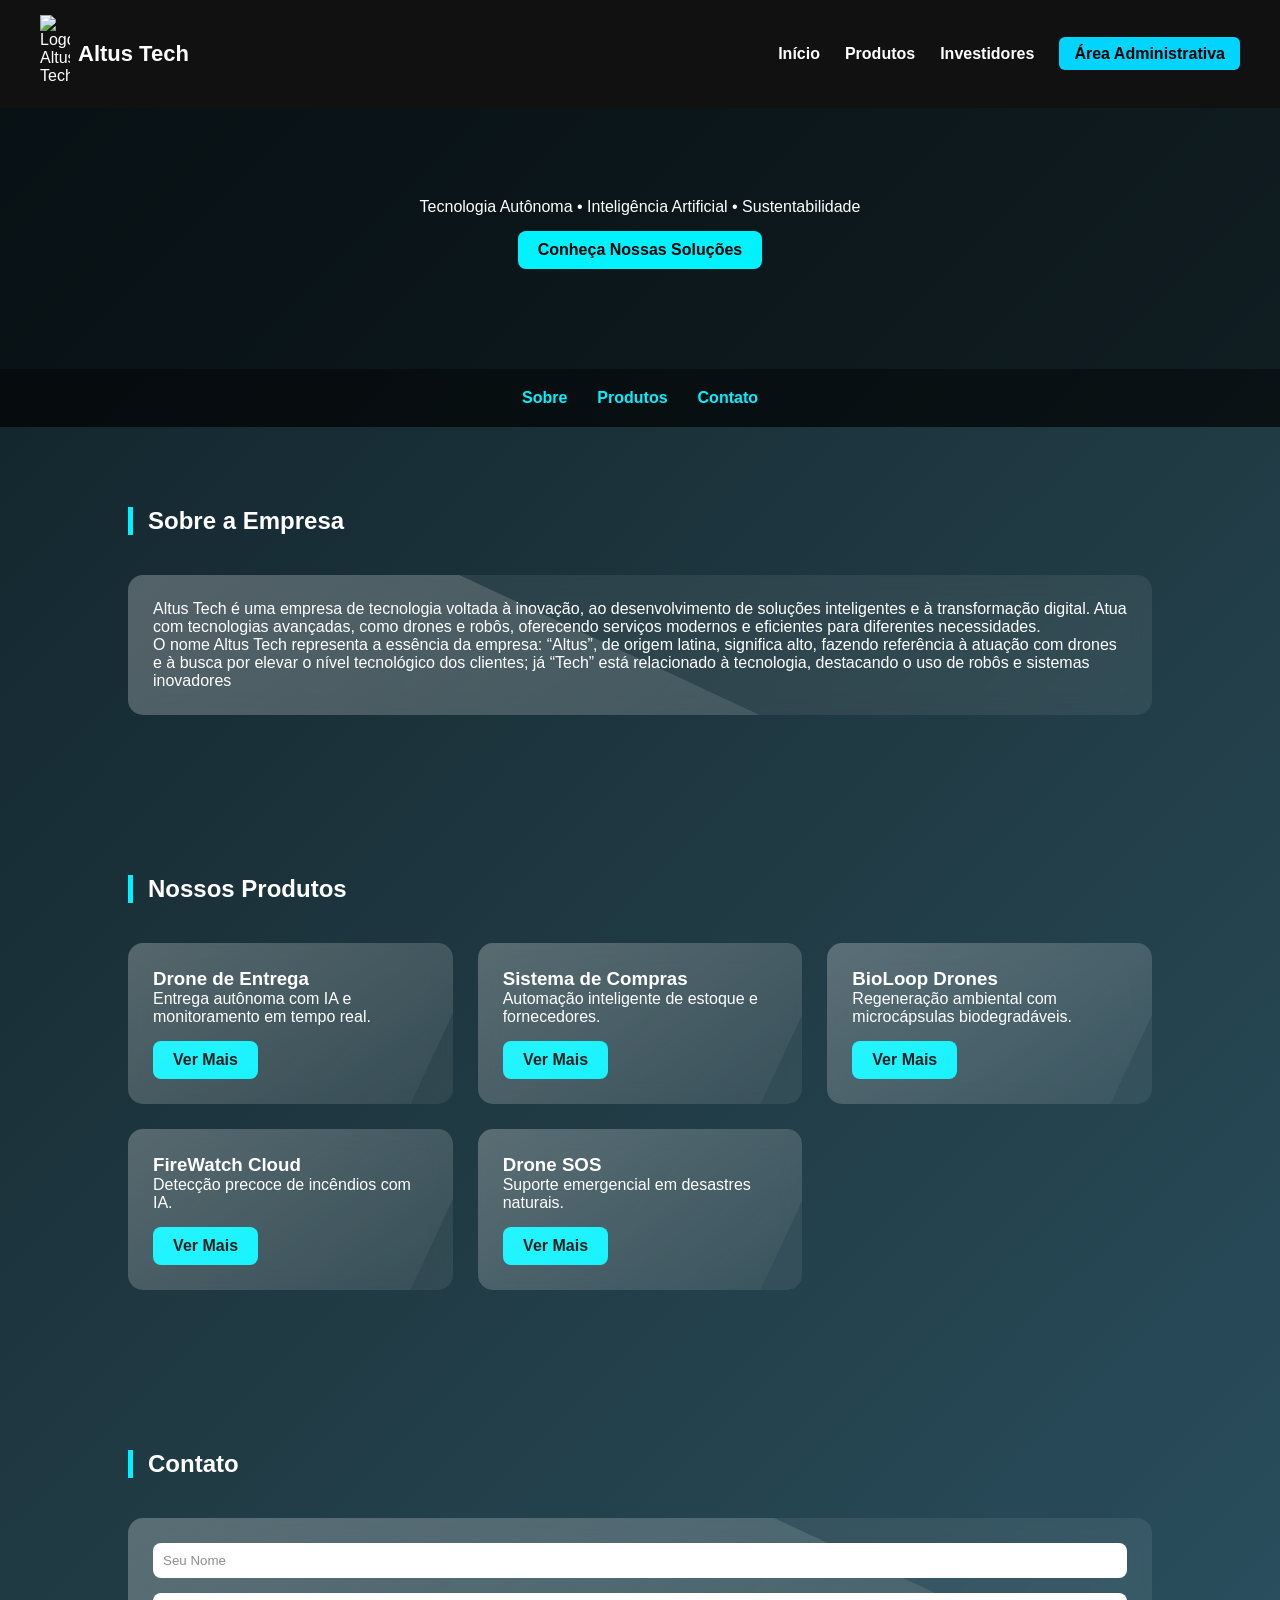
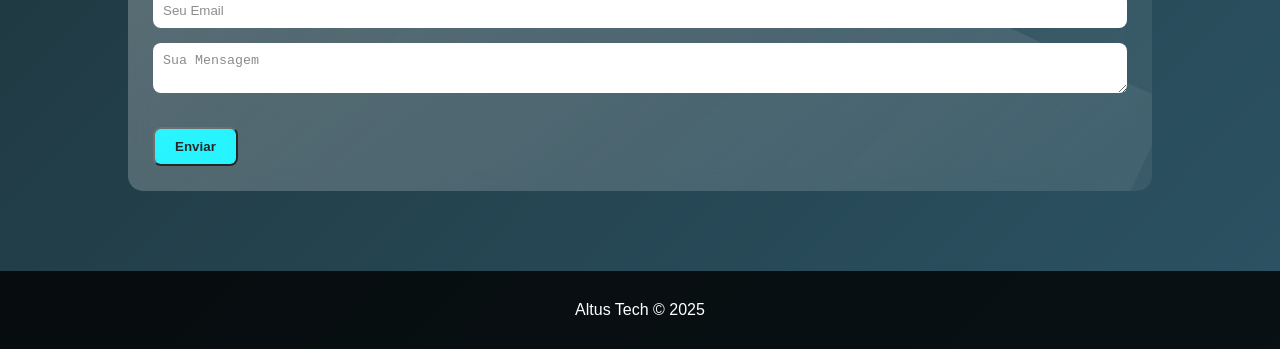
==== index.html @ 04a85880 "teste2" ====
<!DOCTYPE html>
<html lang="pt-br">
<head>
<meta charset="UTF-8">
<meta name="viewport" content="width=device-width, initial-scale=1.0">
<title>Altus Tech</title>
<link rel="stylesheet" href="./css/style.css">
<script defer src="./js/script.js"></script>
</head>

<body>

<header class="hero">
    <img src="../assets/img/ChatGPT_Image_25_de_mar._de_2026_21_36_32.png" alt="">
    <p>Tecnologia Autônoma • Inteligência Artificial • Sustentabilidade</p>
    <a href="#produtos" class="btn">Conheça Nossas Soluções</a>
</header>

<nav>
    <a href="#sobre">Sobre</a>
    <a href="#produtos">Produtos</a>
    <a href="#contato">Contato</a>
</nav>

<section id="sobre" class="fade">
    <h2>Sobre a Empresa</h2>
    <div class="card">
        <p>
          Altus Tech é uma empresa de tecnologia voltada à inovação, ao desenvolvimento de soluções inteligentes e à transformação digital. Atua com tecnologias avançadas, como drones e robôs, oferecendo serviços modernos e eficientes para diferentes necessidades. <br>
           O nome Altus Tech representa a essência da empresa: “Altus”, de origem latina, significa alto, fazendo referência à atuação com drones e à busca por elevar o nível tecnológico dos clientes; já “Tech” está relacionado à tecnologia, destacando o uso de robôs e sistemas inovadores
        
        </p>
    </div>
</section>

<section id="produtos">
    <h2>Nossos Produtos</h2>

    <div class="grid">

        <div class="card fade">
            <h3>Drone de Entrega</h3>
            <p>Entrega autônoma com IA e monitoramento em tempo real.</p>
            <a href="produtos/drone-entrega.html" class="btn-small">Ver Mais</a>
        </div>

        <div class="card fade">
            <h3>Sistema de Compras</h3>
            <p>Automação inteligente de estoque e fornecedores.</p>
            <a href="produtos/compras.html" class="btn-small">Ver Mais</a>
        </div>

        <div class="card fade">
            <h3>BioLoop Drones</h3>
            <p>Regeneração ambiental com microcápsulas biodegradáveis.</p>
            <a href="produtos/bioloop.html" class="btn-small">Ver Mais</a>
        </div>

        <div class="card fade">
            <h3>FireWatch Cloud</h3>
            <p>Detecção precoce de incêndios com IA.</p>
            <a href="produtos/firewatch.html" class="btn-small">Ver Mais</a>
        </div>

        <div class="card fade">
            <h3>Drone SOS</h3>
            <p>Suporte emergencial em desastres naturais.</p>
            <a href="produtos/dronesos.html" class="btn-small">Ver Mais</a>
        </div>

    </div>
</section>

<section id="contato">
    <h2>Contato</h2>

    <form id="formContato" class="card">
        <input type="text" id="nome" placeholder="Seu Nome" required>
        <input type="email" id="email" placeholder="Seu Email" required>
        <textarea id="mensagem" placeholder="Sua Mensagem" required></textarea>
        <button type="submit" class="btn">Enviar</button>
        <p id="msgStatus"></p>
    </form>
</section>

<footer>
    <p>Altus Tech © 2025</p>
</footer>

<div class="navbar">
    <div class="logo">
        <img src="../assets/img/ChatGPT_Image_25_de_mar._de_2026_21_36_32 - Editado.png" alt="Logo Altus Tech">
        <h1>Altus Tech</h1>
    </div>

    <ul>
        <li><a href="../index.html">Início</a></li>
        <li><a href="../index.html#produtos">Produtos</a></li>
        <li><a href="../investidores.html">Investidores</a></li>
        <li><a href="../admin/login.html" class="admin-btn">Área Administrativa</a></li>
    </ul>
</div>

</body>
---- css/style.css ----
* { margin:0; padding:0; box-sizing:border-box; }

body{
    font-family:Arial, sans-serif;
    background:linear-gradient(135deg,#0f2027,#203a43,#2c5364);
    color:white;
    scroll-behavior:smooth;
}

header img{
    width: 350px;
    padding: 0;
    margin: 0;
}

.hero{
    text-align:center;
    padding:100px 20px;
    background:rgba(0,0,0,0.5);
}

.hero h1{
    font-size:3rem;
    letter-spacing:4px;
}

nav{
    display:flex;
    justify-content:center;
    gap:30px;
    padding:20px;
    background:rgba(0,0,0,0.7);
}

nav a{
    color:#00f2ff;
    text-decoration:none;
    font-weight:bold;
}

section{
    padding:80px 10%;
}

h2{
    margin-bottom:40px;
    border-left:5px solid #00f2ff;
    padding-left:15px;
}

.grid{
    display:grid;
    grid-template-columns:repeat(auto-fit,minmax(250px,1fr));
    gap:25px;
}

.card{
    background:rgba(255,255,255,0.08);
    padding:25px;
    border-radius:15px;
    backdrop-filter:blur(10px);
    transition:0.4s;
}

.card:hover{
    transform:translateY(-10px);
}

.btn, .btn-small{
    display:inline-block;
    background:#00f2ff;
    color:black;
    padding:10px 20px;
    border-radius:8px;
    text-decoration:none;
    margin-top:15px;
    font-weight:bold;
}

input, textarea{
    width:100%;
    padding:10px;
    margin-bottom:15px;
    border:none;
    border-radius:8px;
}

footer{
    text-align:center;
    padding:30px;
    background:rgba(0,0,0,0.8);
}

/* ANIMAÇÃO */
.fade{
    opacity:0;
    transform:translateY(30px);
    transition:1s;
}

.fade.show{
    opacity:1;
    transform:translateY(0);
}
/* FUNDO DIFERENTE PARA CADA PRODUTO */

body.drone {
    background: linear-gradient(135deg, #1e3c72, #2a5298);
}

body.compras {
    background: linear-gradient(135deg, #134e5e, #71b280);
}

body.bioloop {
    background: linear-gradient(135deg, #0f9b0f, #000000);
}

body.firewatch {
    background: linear-gradient(135deg, #8e0e00, #1f1c18);
}

body.sos {
    background: linear-gradient(135deg, #3a1c71, #d76d77, #ffaf7b);
}

/* ANIMAÇÃO DE ENTRADA */

.fade-in {
    opacity: 0;
    transform: translateY(40px);
    animation: aparecer 1.2s ease forwards;
}

@keyframes aparecer {
    to {
        opacity: 1;
        transform: translateY(0);
    }
}

/* ÁREA INVESTIDORES */

.investidores {
    margin-top: 40px;
    padding: 20px;
    background: rgba(255,255,255,0.08);
    border-radius: 12px;
}
/* ÁREA ADMIN */

.admin-body {
    background: #0f2027;
    font-family: Arial, sans-serif;
}

.admin-container {
    display: flex;
    min-height: 100vh;
}

.sidebar {
    width: 250px;
    background: #1c1c1c;
    padding: 20px;
    color: white;
}

.sidebar h2 {
    text-align: center;
    margin-bottom: 30px;
}

.sidebar a {
    display: block;
    color: white;
    text-decoration: none;
    margin: 15px 0;
    padding: 10px;
    border-radius: 6px;
    transition: 0.3s;
}

.sidebar a:hover {
    background: #00d4ff;
    color: black;
}

.dashboard {
    flex: 1;
    padding: 40px;
    color: white;
}

.cards {
    display: flex;
    gap: 20px;
    flex-wrap: wrap;
}

.admin-card {
    background: #1f1f1f;
    padding: 20px;
    border-radius: 10px;
    flex: 1;
    min-width: 200px;
    text-align: center;
}

.admin-card h3 {
    font-size: 28px;
    margin: 10px 0;
}

/* LOGIN */

.login-box {
    width: 350px;
    margin: 150px auto;
    background: #1c1c1c;
    padding: 30px;
    border-radius: 10px;
    text-align: center;
    color: white;
}

.login-box input {
    width: 100%;
    padding: 10px;
    margin: 10px 0;
    border-radius: 6px;
    border: none;
}

.login-box button {
    width: 100%;
    padding: 10px;
    background: #00d4ff;
    border: none;
    border-radius: 6px;
    cursor: pointer;
    font-weight: bold;
}

.login-box button:hover {
    background: white;
}
/* NAVBAR */

.navbar {
    width: 100%;
    background: #111;
    padding: 15px 40px;
    display: flex;
    justify-content: space-between;
    align-items: center;
    position: fixed;
    top: 0;
    left: 0;
    z-index: 1000;
}

/* Container que junta logo (imagem + texto) */
.logo {
    display: flex;
    align-items: center;
}

/* Remove espaçamentos da imagem */
.logo img {
    width: 30px; /* mantém tamanho original */
    margin: 0;
    padding: 0 0 8px;
    display: block; /* elimina espaço extra em linha */
}

/* Espaçamento controlado entre imagem e texto */
.logo h1 {
    color: white;
    font-size: 22px;
    margin-left: 8px; /* ajuste para aproximar ou afastar */
}

.navbar h1 {
    color: white;
    font-size: 22px;
}

.navbar ul {
    list-style: none;
    display: flex;
    gap: 25px;
}

.navbar ul li {
    display: inline;
}

.navbar a {
    text-decoration: none;
    color: white;
    font-weight: bold;
    transition: 0.3s;
}

.navbar a:hover {
    color: #00d4ff;
}

.admin-btn {
    background: #00d4ff;
    padding: 8px 15px;
    border-radius: 6px;
    color: black !important;
}

.admin-btn:hover {
    background: white;
}

/* Ajuste para compensar navbar fixa */

body {
    padding-top: 80px;
}
/* ANIMAÇÃO NOS CARDS DE PRODUTOS */

.card {
    transition: all 0.4s ease;
    cursor: pointer;
    position: relative;
    overflow: hidden;
}

/* Efeito ao passar o mouse */
.card:hover {
    transform: translateY(-10px) scale(1.03);
    box-shadow: 0 15px 40px rgba(0, 212, 255, 0.4);
}

/* Efeito de brilho animado */
.card::before {
    content: "";
    position: absolute;
    top: -100%;
    left: -100%;
    width: 200%;
    height: 200%;
    background: linear-gradient(
        120deg,
        transparent,
        rgba(255, 255, 255, 0.2),
        transparent
    );
    transform: rotate(25deg);
    transition: 0.6s;
}

.card:hover::before {
    top: 100%;
    left: 100%;
}/* PÁGINA INVESTIDORES */

.investor-hero {
    background: linear-gradient(135deg, #000428, #004e92);
    padding: 100px 20px;
    text-align: center;
    color: white;
}

.investor-section {
    padding: 80px 20px;
    text-align: center;
}

.investor-grid {
    display: flex;
    flex-wrap: wrap;
    gap: 30px;
    justify-content: center;
    margin-top: 40px;
}

.investor-card {
    background: #1f1f1f;
    color: white;
    padding: 30px;
    border-radius: 12px;
    width: 250px;
    transition: 0.4s;
}

.investor-card:hover {
    transform: translateY(-8px);
    box-shadow: 0 15px 40px rgba(0, 212, 255, 0.4);
}

.highlight {
    font-size: 28px;
    font-weight: bold;
    color: #00d4ff;
    margin-top: 10px;
}

.cta-investor {
    margin-top: 50px;
}

.cta-investor a {
    background: #00d4ff;
    padding: 15px 30px;
    border-radius: 8px;
    text-decoration: none;
    color: black;
    font-weight: bold;
    transition: 0.3s;
}

.cta-investor a:hover {
    background: white;
}
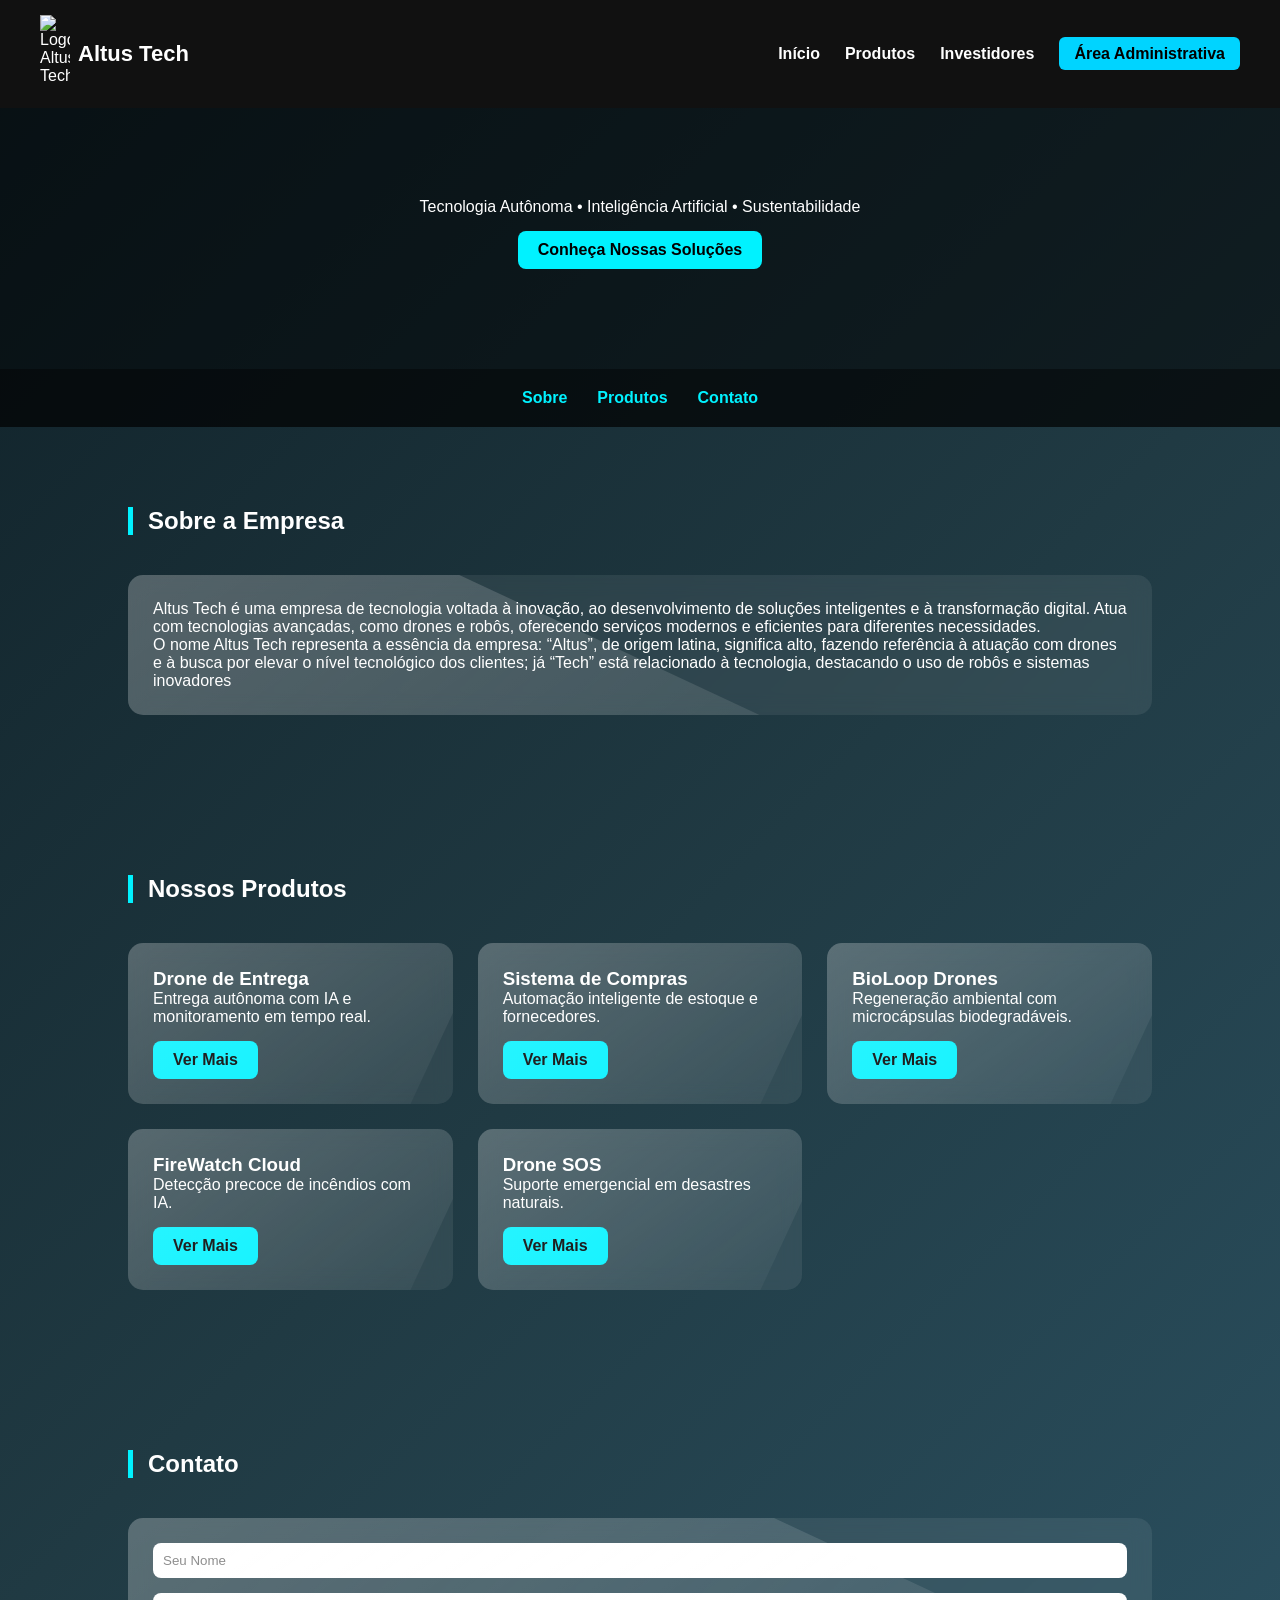
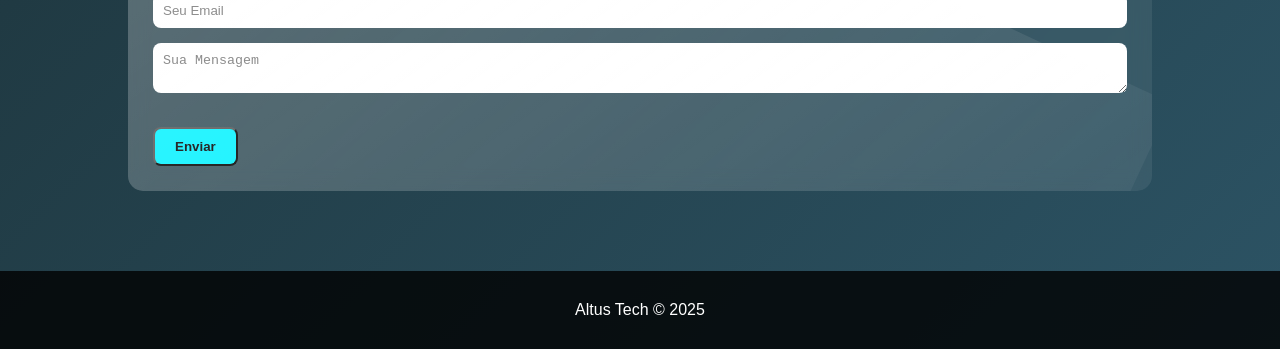
==== commit 7a0790f8: "teste1" ====
--- a/index.html
+++ b/index.html
@@ -11,7 +11,7 @@
 <body>
 
 <header class="hero">
-    <img src="../assets/img/ChatGPT_Image_25_de_mar._de_2026_21_36_32.png" alt="">
+    <img src="./assets/img/ChatGPT_Image_25_de_mar._de_2026_21_36_32.png" alt="">
     <p>Tecnologia Autônoma • Inteligência Artificial • Sustentabilidade</p>
     <a href="#produtos" class="btn">Conheça Nossas Soluções</a>
 </header>
@@ -89,7 +89,7 @@
 
 <div class="navbar">
     <div class="logo">
-        <img src="../assets/img/ChatGPT_Image_25_de_mar._de_2026_21_36_32 - Editado.png" alt="Logo Altus Tech">
+        <img src="./assets/img/ChatGPT_Image_25_de_mar._de_2026_21_36_32 - Editado.png" alt="Logo Altus Tech">
         <h1>Altus Tech</h1>
     </div>
 
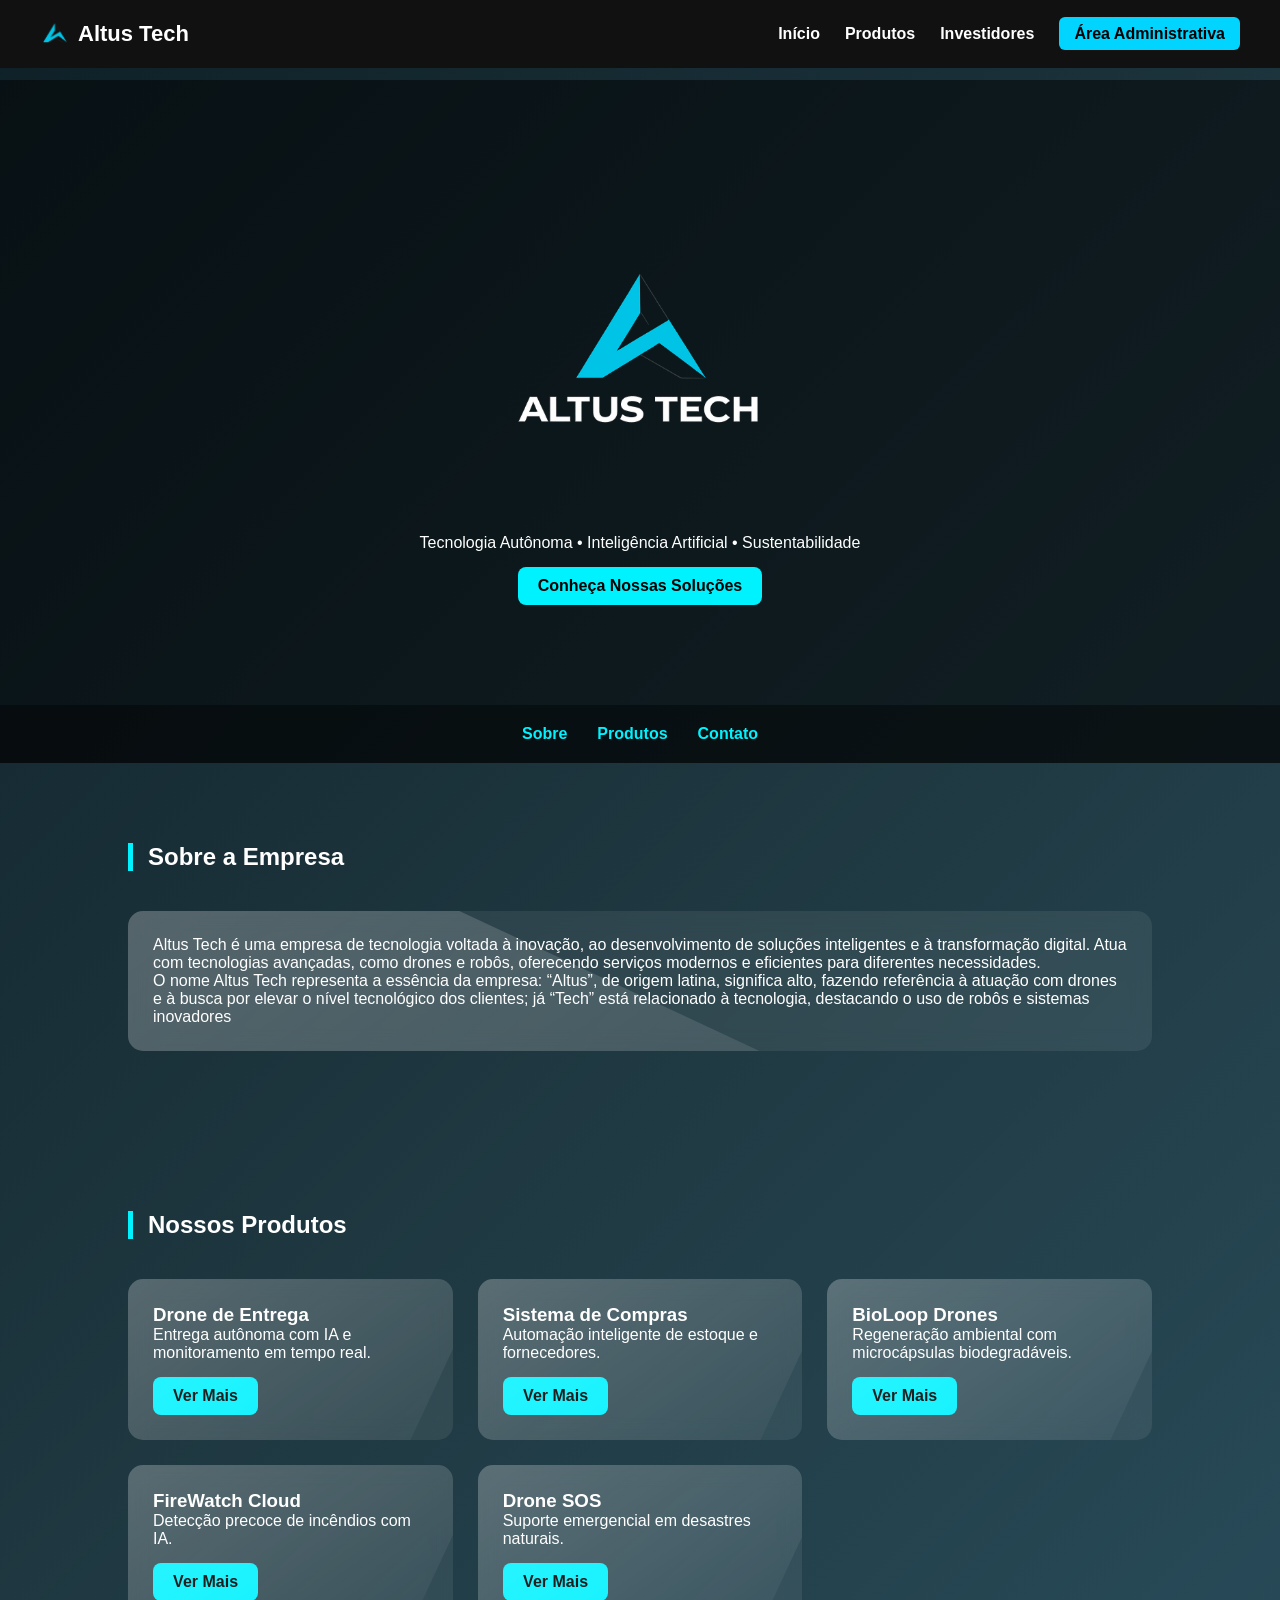
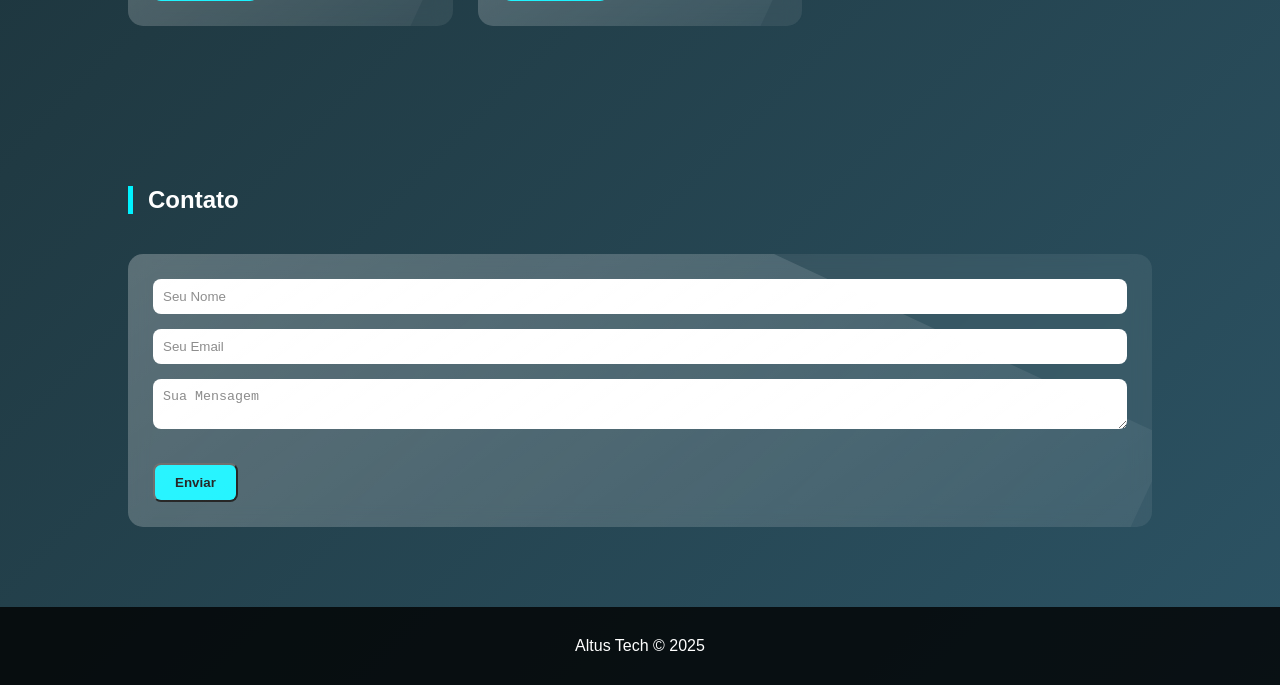
==== commit 09c5b666: "teste1" ====
--- a/index.html
+++ b/index.html
@@ -11,7 +11,7 @@
 <body>
 
 <header class="hero">
-    <img src="./assets/img/ChatGPT_Image_25_de_mar._de_2026_21_36_32.png" alt="">
+    <img src="./img/ChatGPT_Image_25_de_mar._de_2026_21_36_32.png" alt="">
     <p>Tecnologia Autônoma • Inteligência Artificial • Sustentabilidade</p>
     <a href="#produtos" class="btn">Conheça Nossas Soluções</a>
 </header>
@@ -89,15 +89,15 @@
 
 <div class="navbar">
     <div class="logo">
-        <img src="./assets/img/ChatGPT_Image_25_de_mar._de_2026_21_36_32 - Editado.png" alt="Logo Altus Tech">
+        <img src="./img/ChatGPT_Image_25_de_mar._de_2026_21_36_32 - Editado.png" alt="Logo Altus Tech">
         <h1>Altus Tech</h1>
     </div>
 
     <ul>
-        <li><a href="../index.html">Início</a></li>
-        <li><a href="../index.html#produtos">Produtos</a></li>
-        <li><a href="../investidores.html">Investidores</a></li>
-        <li><a href="../admin/login.html" class="admin-btn">Área Administrativa</a></li>
+        <li><a href="./index.html">Início</a></li>
+        <li><a href="./index.html#produtos">Produtos</a></li>
+        <li><a href="./investidores.html">Investidores</a></li>
+        <li><a href="./admin/login.html" class="admin-btn">Área Administrativa</a></li>
     </ul>
 </div>
 
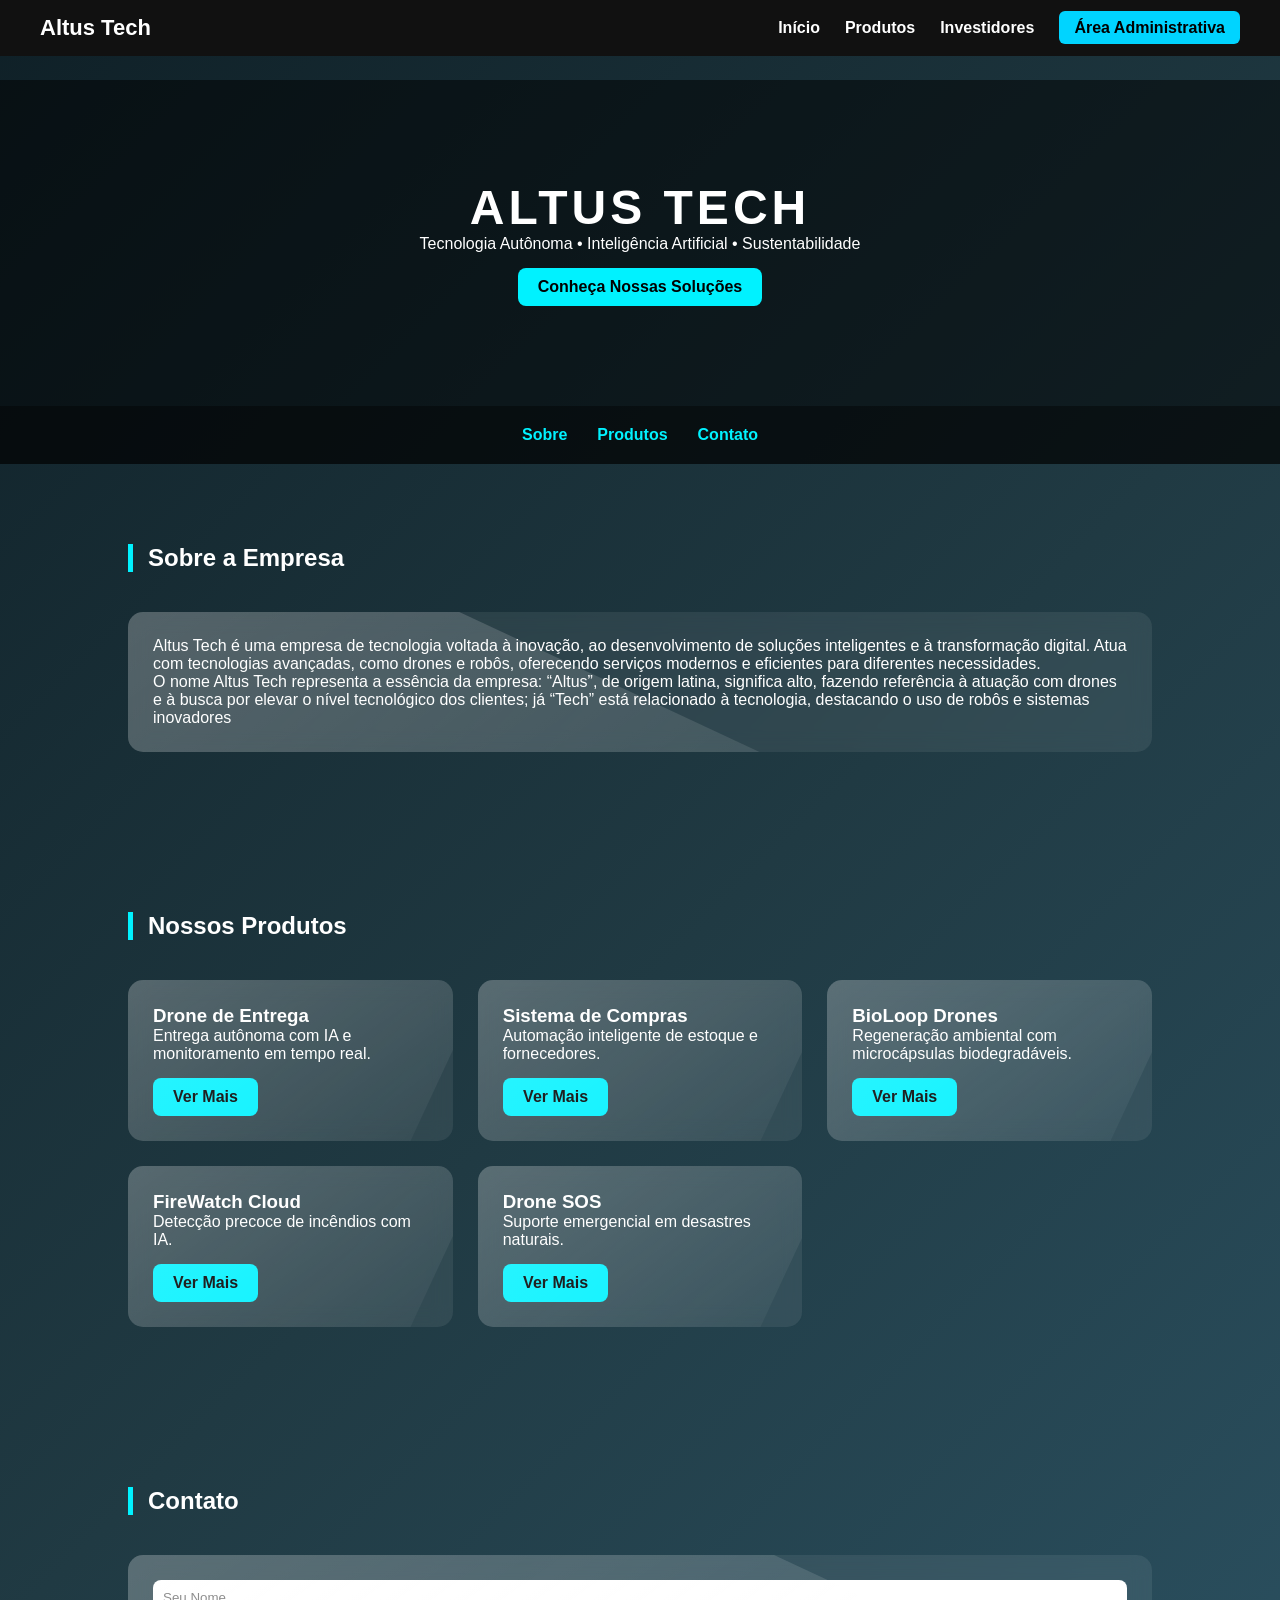
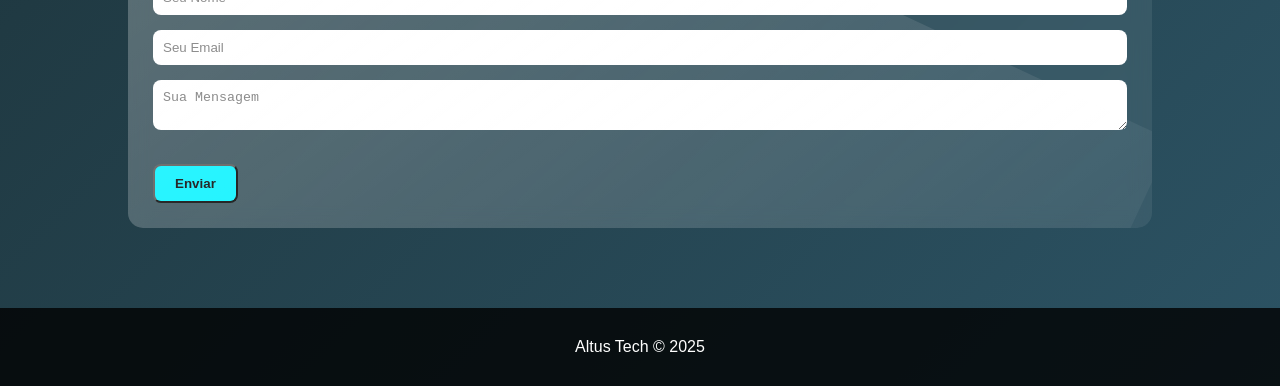
==== commit d133e886: "att geral" ====
--- a/index.html
+++ b/index.html
@@ -4,14 +4,14 @@
 <meta charset="UTF-8">
 <meta name="viewport" content="width=device-width, initial-scale=1.0">
 <title>Altus Tech</title>
-<link rel="stylesheet" href="./css/style.css">
-<script defer src="./js/script.js"></script>
+<link rel="stylesheet" href="style.css">
+<script defer src="script.js"></script>
 </head>
 
 <body>
 
 <header class="hero">
-    <img src="./img/ChatGPT_Image_25_de_mar._de_2026_21_36_32.png" alt="">
+    <h1>ALTUS TECH</h1>
     <p>Tecnologia Autônoma • Inteligência Artificial • Sustentabilidade</p>
     <a href="#produtos" class="btn">Conheça Nossas Soluções</a>
 </header>
@@ -88,16 +88,13 @@
 </footer>
 
 <div class="navbar">
-    <div class="logo">
-        <img src="./img/ChatGPT_Image_25_de_mar._de_2026_21_36_32 - Editado.png" alt="Logo Altus Tech">
-        <h1>Altus Tech</h1>
-    </div>
+    <h1>Altus Tech</h1>
 
     <ul>
-        <li><a href="./index.html">Início</a></li>
-        <li><a href="./index.html#produtos">Produtos</a></li>
-        <li><a href="./investidores.html">Investidores</a></li>
-        <li><a href="./admin/login.html" class="admin-btn">Área Administrativa</a></li>
+        <li><a href="../index.html">Início</a></li>
+        <li><a href="../index.html#produtos">Produtos</a></li>
+        <li><a href="../investidores.html">Investidores</a></li>
+        <li><a href="../admin/login.html" class="admin-btn">Área Administrativa</a></li>
     </ul>
 </div>
 
--- a/style.css
+++ b/style.css
@@ -0,0 +1,395 @@
+* { margin:0; padding:0; box-sizing:border-box; }
+
+body{
+    font-family:Arial, sans-serif;
+    background:linear-gradient(135deg,#0f2027,#203a43,#2c5364);
+    color:white;
+    scroll-behavior:smooth;
+}
+
+.hero{
+    text-align:center;
+    padding:100px 20px;
+    background:rgba(0,0,0,0.5);
+}
+
+.hero h1{
+    font-size:3rem;
+    letter-spacing:4px;
+}
+
+nav{
+    display:flex;
+    justify-content:center;
+    gap:30px;
+    padding:20px;
+    background:rgba(0,0,0,0.7);
+}
+
+nav a{
+    color:#00f2ff;
+    text-decoration:none;
+    font-weight:bold;
+}
+
+section{
+    padding:80px 10%;
+}
+
+h2{
+    margin-bottom:40px;
+    border-left:5px solid #00f2ff;
+    padding-left:15px;
+}
+
+.grid{
+    display:grid;
+    grid-template-columns:repeat(auto-fit,minmax(250px,1fr));
+    gap:25px;
+}
+
+.card{
+    background:rgba(255,255,255,0.08);
+    padding:25px;
+    border-radius:15px;
+    backdrop-filter:blur(10px);
+    transition:0.4s;
+}
+
+.card:hover{
+    transform:translateY(-10px);
+}
+
+.btn, .btn-small{
+    display:inline-block;
+    background:#00f2ff;
+    color:black;
+    padding:10px 20px;
+    border-radius:8px;
+    text-decoration:none;
+    margin-top:15px;
+    font-weight:bold;
+}
+
+input, textarea{
+    width:100%;
+    padding:10px;
+    margin-bottom:15px;
+    border:none;
+    border-radius:8px;
+}
+
+footer{
+    text-align:center;
+    padding:30px;
+    background:rgba(0,0,0,0.8);
+}
+
+/* ANIMAÇÃO */
+.fade{
+    opacity:0;
+    transform:translateY(30px);
+    transition:1s;
+}
+
+.fade.show{
+    opacity:1;
+    transform:translateY(0);
+}
+/* FUNDO DIFERENTE PARA CADA PRODUTO */
+
+body.drone {
+    background: linear-gradient(135deg, #1e3c72, #2a5298);
+}
+
+body.compras {
+    background: linear-gradient(135deg, #134e5e, #71b280);
+}
+
+body.bioloop {
+    background: linear-gradient(135deg, #0f9b0f, #000000);
+}
+
+body.firewatch {
+    background: linear-gradient(135deg, #8e0e00, #1f1c18);
+}
+
+body.sos {
+    background: linear-gradient(135deg, #3a1c71, #d76d77, #ffaf7b);
+}
+
+/* ANIMAÇÃO DE ENTRADA */
+
+.fade-in {
+    opacity: 0;
+    transform: translateY(40px);
+    animation: aparecer 1.2s ease forwards;
+}
+
+@keyframes aparecer {
+    to {
+        opacity: 1;
+        transform: translateY(0);
+    }
+}
+
+/* ÁREA INVESTIDORES */
+
+.investidores {
+    margin-top: 40px;
+    padding: 20px;
+    background: rgba(255,255,255,0.08);
+    border-radius: 12px;
+}
+/* ÁREA ADMIN */
+
+.admin-body {
+    background: #0f2027;
+    font-family: Arial, sans-serif;
+}
+
+.admin-container {
+    display: flex;
+    min-height: 100vh;
+}
+
+.sidebar {
+    width: 250px;
+    background: #1c1c1c;
+    padding: 20px;
+    color: white;
+}
+
+.sidebar h2 {
+    text-align: center;
+    margin-bottom: 30px;
+}
+
+.sidebar a {
+    display: block;
+    color: white;
+    text-decoration: none;
+    margin: 15px 0;
+    padding: 10px;
+    border-radius: 6px;
+    transition: 0.3s;
+}
+
+.sidebar a:hover {
+    background: #00d4ff;
+    color: black;
+}
+
+.dashboard {
+    flex: 1;
+    padding: 40px;
+    color: white;
+}
+
+.cards {
+    display: flex;
+    gap: 20px;
+    flex-wrap: wrap;
+}
+
+.admin-card {
+    background: #1f1f1f;
+    padding: 20px;
+    border-radius: 10px;
+    flex: 1;
+    min-width: 200px;
+    text-align: center;
+}
+
+.admin-card h3 {
+    font-size: 28px;
+    margin: 10px 0;
+}
+
+/* LOGIN */
+
+.login-box {
+    width: 350px;
+    margin: 150px auto;
+    background: #1c1c1c;
+    padding: 30px;
+    border-radius: 10px;
+    text-align: center;
+    color: white;
+}
+
+.login-box input {
+    width: 100%;
+    padding: 10px;
+    margin: 10px 0;
+    border-radius: 6px;
+    border: none;
+}
+
+.login-box button {
+    width: 100%;
+    padding: 10px;
+    background: #00d4ff;
+    border: none;
+    border-radius: 6px;
+    cursor: pointer;
+    font-weight: bold;
+}
+
+.login-box button:hover {
+    background: white;
+}
+/* NAVBAR */
+
+.navbar {
+    width: 100%;
+    background: #111;
+    padding: 15px 40px;
+    display: flex;
+    justify-content: space-between;
+    align-items: center;
+    position: fixed;
+    top: 0;
+    left: 0;
+    z-index: 1000;
+}
+
+.navbar h1 {
+    color: white;
+    font-size: 22px;
+}
+
+.navbar ul {
+    list-style: none;
+    display: flex;
+    gap: 25px;
+}
+
+.navbar ul li {
+    display: inline;
+}
+
+.navbar a {
+    text-decoration: none;
+    color: white;
+    font-weight: bold;
+    transition: 0.3s;
+}
+
+.navbar a:hover {
+    color: #00d4ff;
+}
+
+.admin-btn {
+    background: #00d4ff;
+    padding: 8px 15px;
+    border-radius: 6px;
+    color: black !important;
+}
+
+.admin-btn:hover {
+    background: white;
+}
+
+/* Ajuste para compensar navbar fixa */
+
+body {
+    padding-top: 80px;
+}
+/* ANIMAÇÃO NOS CARDS DE PRODUTOS */
+
+.card {
+    transition: all 0.4s ease;
+    cursor: pointer;
+    position: relative;
+    overflow: hidden;
+}
+
+/* Efeito ao passar o mouse */
+.card:hover {
+    transform: translateY(-10px) scale(1.03);
+    box-shadow: 0 15px 40px rgba(0, 212, 255, 0.4);
+}
+
+/* Efeito de brilho animado */
+.card::before {
+    content: "";
+    position: absolute;
+    top: -100%;
+    left: -100%;
+    width: 200%;
+    height: 200%;
+    background: linear-gradient(
+        120deg,
+        transparent,
+        rgba(255, 255, 255, 0.2),
+        transparent
+    );
+    transform: rotate(25deg);
+    transition: 0.6s;
+}
+
+.card:hover::before {
+    top: 100%;
+    left: 100%;
+}/* PÁGINA INVESTIDORES */
+
+.investor-hero {
+    background: linear-gradient(135deg, #000428, #004e92);
+    padding: 100px 20px;
+    text-align: center;
+    color: white;
+}
+
+.investor-section {
+    padding: 80px 20px;
+    text-align: center;
+}
+
+.investor-grid {
+    display: flex;
+    flex-wrap: wrap;
+    gap: 30px;
+    justify-content: center;
+    margin-top: 40px;
+}
+
+.investor-card {
+    background: #1f1f1f;
+    color: white;
+    padding: 30px;
+    border-radius: 12px;
+    width: 250px;
+    transition: 0.4s;
+}
+
+.investor-card:hover {
+    transform: translateY(-8px);
+    box-shadow: 0 15px 40px rgba(0, 212, 255, 0.4);
+}
+
+.highlight {
+    font-size: 28px;
+    font-weight: bold;
+    color: #00d4ff;
+    margin-top: 10px;
+}
+
+.cta-investor {
+    margin-top: 50px;
+}
+
+.cta-investor a {
+    background: #00d4ff;
+    padding: 15px 30px;
+    border-radius: 8px;
+    text-decoration: none;
+    color: black;
+    font-weight: bold;
+    transition: 0.3s;
+}
+
+.cta-investor a:hover {
+    background: white;
+}
+
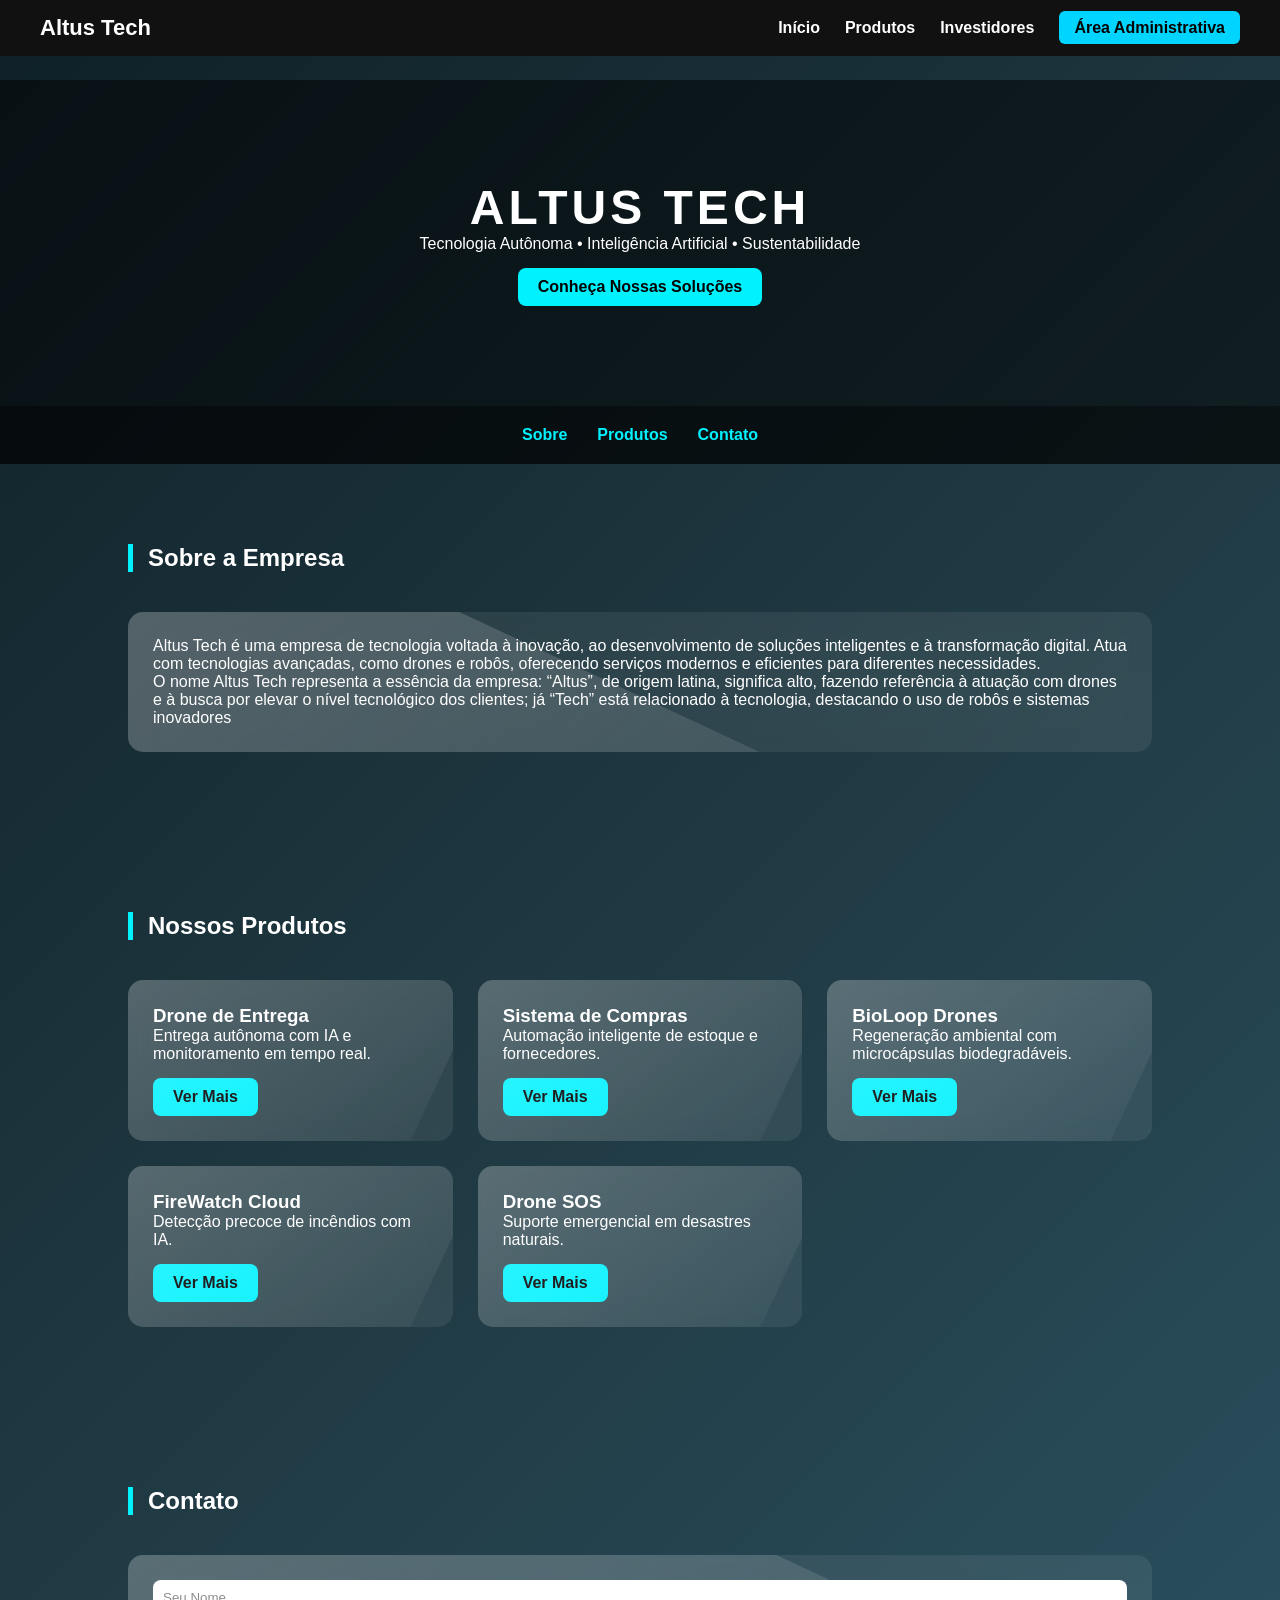
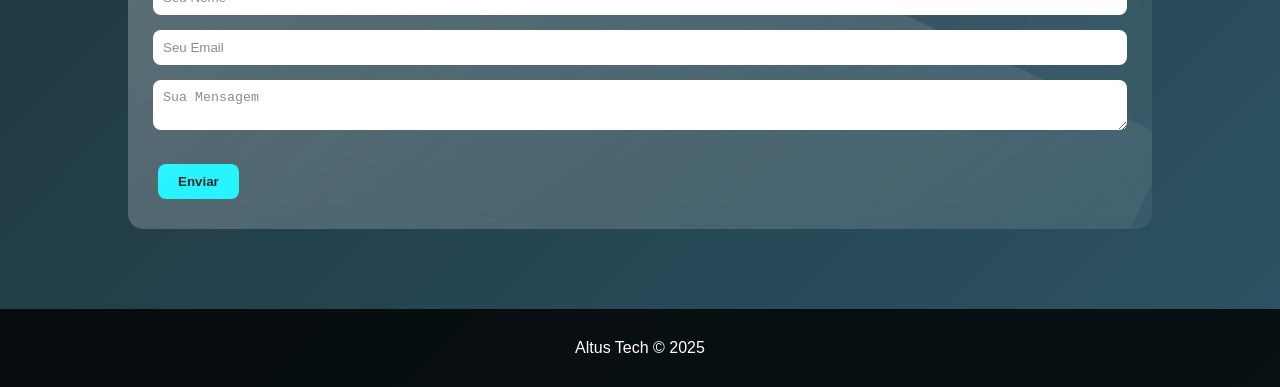
==== commit d731e284: "teste" ====
--- a/index.html
+++ b/index.html
@@ -4,8 +4,8 @@
 <meta charset="UTF-8">
 <meta name="viewport" content="width=device-width, initial-scale=1.0">
 <title>Altus Tech</title>
-<link rel="stylesheet" href="style.css">
-<script defer src="script.js"></script>
+<link rel="stylesheet" href="./css/style.css">
+<script defer src="./js/script.js"></script>
 </head>
 
 <body>
--- a/css/style.css
+++ b/css/style.css
@@ -0,0 +1,408 @@
+* { margin:0; padding:0; box-sizing:border-box; }
+
+body{
+    font-family:Arial, sans-serif;
+    background:linear-gradient(135deg,#0f2027,#203a43,#2c5364);
+    color:white;
+    scroll-behavior:smooth;
+}
+
+.hero{
+    text-align:center;
+    padding:100px 20px;
+    background:rgba(0,0,0,0.5);
+}
+
+.hero h1{
+    font-size:3rem;
+    letter-spacing:4px;
+}
+
+nav{
+    display:flex;
+    justify-content:center;
+    gap:30px;
+    padding:20px;
+    background:rgba(0,0,0,0.7);
+}
+
+nav a{
+    color:#00f2ff;
+    text-decoration:none;
+    font-weight:bold;
+}
+
+section{
+    padding:80px 10%;
+}
+
+h2{
+    margin-bottom:40px;
+    border-left:5px solid #00f2ff;
+    padding-left:15px;
+}
+
+.grid{
+    display:grid;
+    grid-template-columns:repeat(auto-fit,minmax(250px,1fr));
+    gap:25px;
+}
+
+.card{
+    background:rgba(255,255,255,0.08);
+    padding:25px;
+    border-radius:15px;
+    backdrop-filter:blur(10px);
+    transition:0.4s;
+}
+
+.card:hover{
+    transform:translateY(-10px);
+}
+
+.btn, .btn-small{
+    display:inline-block;
+    background:#00f2ff;
+    color:black;
+    padding:10px 20px;
+    border-radius:8px;
+    text-decoration:none;
+    margin-top:15px;
+    font-weight:bold;
+}
+
+input, textarea{
+    width:100%;
+    padding:10px;
+    margin-bottom:15px;
+    border:none;
+    border-radius:8px;
+}
+
+footer{
+    text-align:center;
+    padding:30px;
+    background:rgba(0,0,0,0.8);
+}
+
+/* ANIMAÇÃO */
+.fade{
+    opacity:0;
+    transform:translateY(30px);
+    transition:1s;
+}
+
+.fade.show{
+    opacity:1;
+    transform:translateY(0);
+}
+/* FUNDO DIFERENTE PARA CADA PRODUTO */
+
+body.drone {
+    background: linear-gradient(135deg, #1e3c72, #2a5298);
+}
+
+body.compras {
+    background: linear-gradient(135deg, #134e5e, #71b280);
+}
+
+body.bioloop {
+    background: linear-gradient(135deg, #0f9b0f, #000000);
+}
+
+body.firewatch {
+    background: linear-gradient(135deg, #8e0e00, #1f1c18);
+}
+
+body.sos {
+    background: linear-gradient(135deg, #3a1c71, #d76d77, #ffaf7b);
+}
+
+/* ANIMAÇÃO DE ENTRADA */
+
+.fade-in {
+    opacity: 0;
+    transform: translateY(40px);
+    animation: aparecer 1.2s ease forwards;
+}
+
+@keyframes aparecer {
+    to {
+        opacity: 1;
+        transform: translateY(0);
+    }
+}
+
+/* ÁREA INVESTIDORES */
+
+.investidores {
+    margin-top: 40px;
+    padding: 20px;
+    background: rgba(255,255,255,0.08);
+    border-radius: 12px;
+}
+/* ÁREA ADMIN */
+
+.admin-body {
+    background: #0f2027;
+    font-family: Arial, sans-serif;
+}
+
+.admin-container {
+    display: flex;
+    min-height: 100vh;
+}
+
+.sidebar {
+    width: 250px;
+    background: #1c1c1c;
+    padding: 20px;
+    color: white;
+}
+
+.sidebar h2 {
+    text-align: center;
+    margin-bottom: 30px;
+}
+
+.sidebar a {
+    display: block;
+    color: white;
+    text-decoration: none;
+    margin: 15px 0;
+    padding: 10px;
+    border-radius: 6px;
+    transition: 0.3s;
+}
+
+.sidebar a:hover {
+    background: #00d4ff;
+    color: black;
+}
+
+.dashboard {
+    flex: 1;
+    padding: 40px;
+    color: white;
+}
+
+.cards {
+    display: flex;
+    gap: 20px;
+    flex-wrap: wrap;
+}
+
+.admin-card {
+    background: #1f1f1f;
+    padding: 20px;
+    border-radius: 10px;
+    flex: 1;
+    min-width: 200px;
+    text-align: center;
+}
+
+.admin-card h3 {
+    font-size: 28px;
+    margin: 10px 0;
+}
+
+/* LOGIN */
+
+.login-box {
+    width: 350px;
+    margin: 150px auto;
+    background: #1c1c1c;
+    padding: 30px;
+    border-radius: 10px;
+    text-align: center;
+    color: white;
+}
+
+.login-box input {
+    width: 100%;
+    padding: 10px;
+    margin: 10px 0;
+    border-radius: 6px;
+    border: none;
+}
+
+.login-box button {
+    width: 100%;
+    padding: 10px;
+    background: #00d4ff;
+    border: none;
+    border-radius: 6px;
+    cursor: pointer;
+    font-weight: bold;
+}
+
+.login-box button:hover {
+    background: white;
+}
+/* NAVBAR */
+
+.navbar {
+    width: 100%;
+    background: #111;
+    padding: 15px 40px;
+    display: flex;
+    justify-content: space-between;
+    align-items: center;
+    position: fixed;
+    top: 0;
+    left: 0;
+    z-index: 1000;
+}
+
+.navbar h1 {
+    color: white;
+    font-size: 22px;
+}
+
+.navbar ul {
+    list-style: none;
+    display: flex;
+    gap: 25px;
+}
+
+.navbar ul li {
+    display: inline;
+}
+
+.navbar a {
+    text-decoration: none;
+    color: white;
+    font-weight: bold;
+    transition: 0.3s;
+}
+
+.navbar a:hover {
+    color: #00d4ff;
+}
+
+.admin-btn {
+    background: #00d4ff;
+    padding: 8px 15px;
+    border-radius: 6px;
+    color: black !important;
+}
+
+.admin-btn:hover {
+    background: white;
+}
+
+/* Ajuste para compensar navbar fixa */
+
+body {
+    padding-top: 80px;
+}
+/* ANIMAÇÃO NOS CARDS DE PRODUTOS */
+
+.card {
+    transition: all 0.4s ease;
+    cursor: pointer;
+    position: relative;
+    overflow: hidden;
+}
+
+/* Efeito ao passar o mouse */
+.card:hover {
+    transform: translateY(-10px) scale(1.03);
+    box-shadow: 0 15px 40px rgba(0, 212, 255, 0.4);
+}
+
+/* Efeito de brilho animado */
+.card::before {
+    content: "";
+    position: absolute;
+    top: -100%;
+    left: -100%;
+    width: 200%;
+    height: 200%;
+    background: linear-gradient(
+        120deg,
+        transparent,
+        rgba(255, 255, 255, 0.2),
+        transparent
+    );
+    transform: rotate(25deg);
+    transition: 0.6s;
+}
+
+.card:hover::before {
+    top: 100%;
+    left: 100%;
+}/* PÁGINA INVESTIDORES */
+
+.investor-hero {
+    background: linear-gradient(135deg, #000428, #004e92);
+    padding: 100px 20px;
+    text-align: center;
+    color: white;
+}
+
+.investor-section {
+    padding: 80px 20px;
+    text-align: center;
+}
+
+.investor-grid {
+    display: flex;
+    flex-wrap: wrap;
+    gap: 30px;
+    justify-content: center;
+    margin-top: 40px;
+}
+
+.investor-card {
+    background: #1f1f1f;
+    color: white;
+    padding: 30px;
+    border-radius: 12px;
+    width: 250px;
+    transition: 0.4s;
+}
+
+.investor-card:hover {
+    transform: translateY(-8px);
+    box-shadow: 0 15px 40px rgba(0, 212, 255, 0.4);
+}
+
+.highlight {
+    font-size: 28px;
+    font-weight: bold;
+    color: #00d4ff;
+    margin-top: 10px;
+}
+
+.cta-investor {
+    margin-top: 50px;
+}
+
+.cta-investor a {
+    background: #00d4ff;
+    padding: 15px 30px;
+    border-radius: 8px;
+    text-decoration: none;
+    color: black;
+    font-weight: bold;
+    transition: 0.3s;
+}
+
+.cta-investor a:hover {
+    background: white;
+}
+
+button {
+    padding: 8px 12px;
+    margin: 5px;
+    border: none;
+    border-radius: 6px;
+    background: #00d4ff;
+    cursor: pointer;
+    font-weight: bold;
+}
+
+button:hover {
+    background: white;
+}
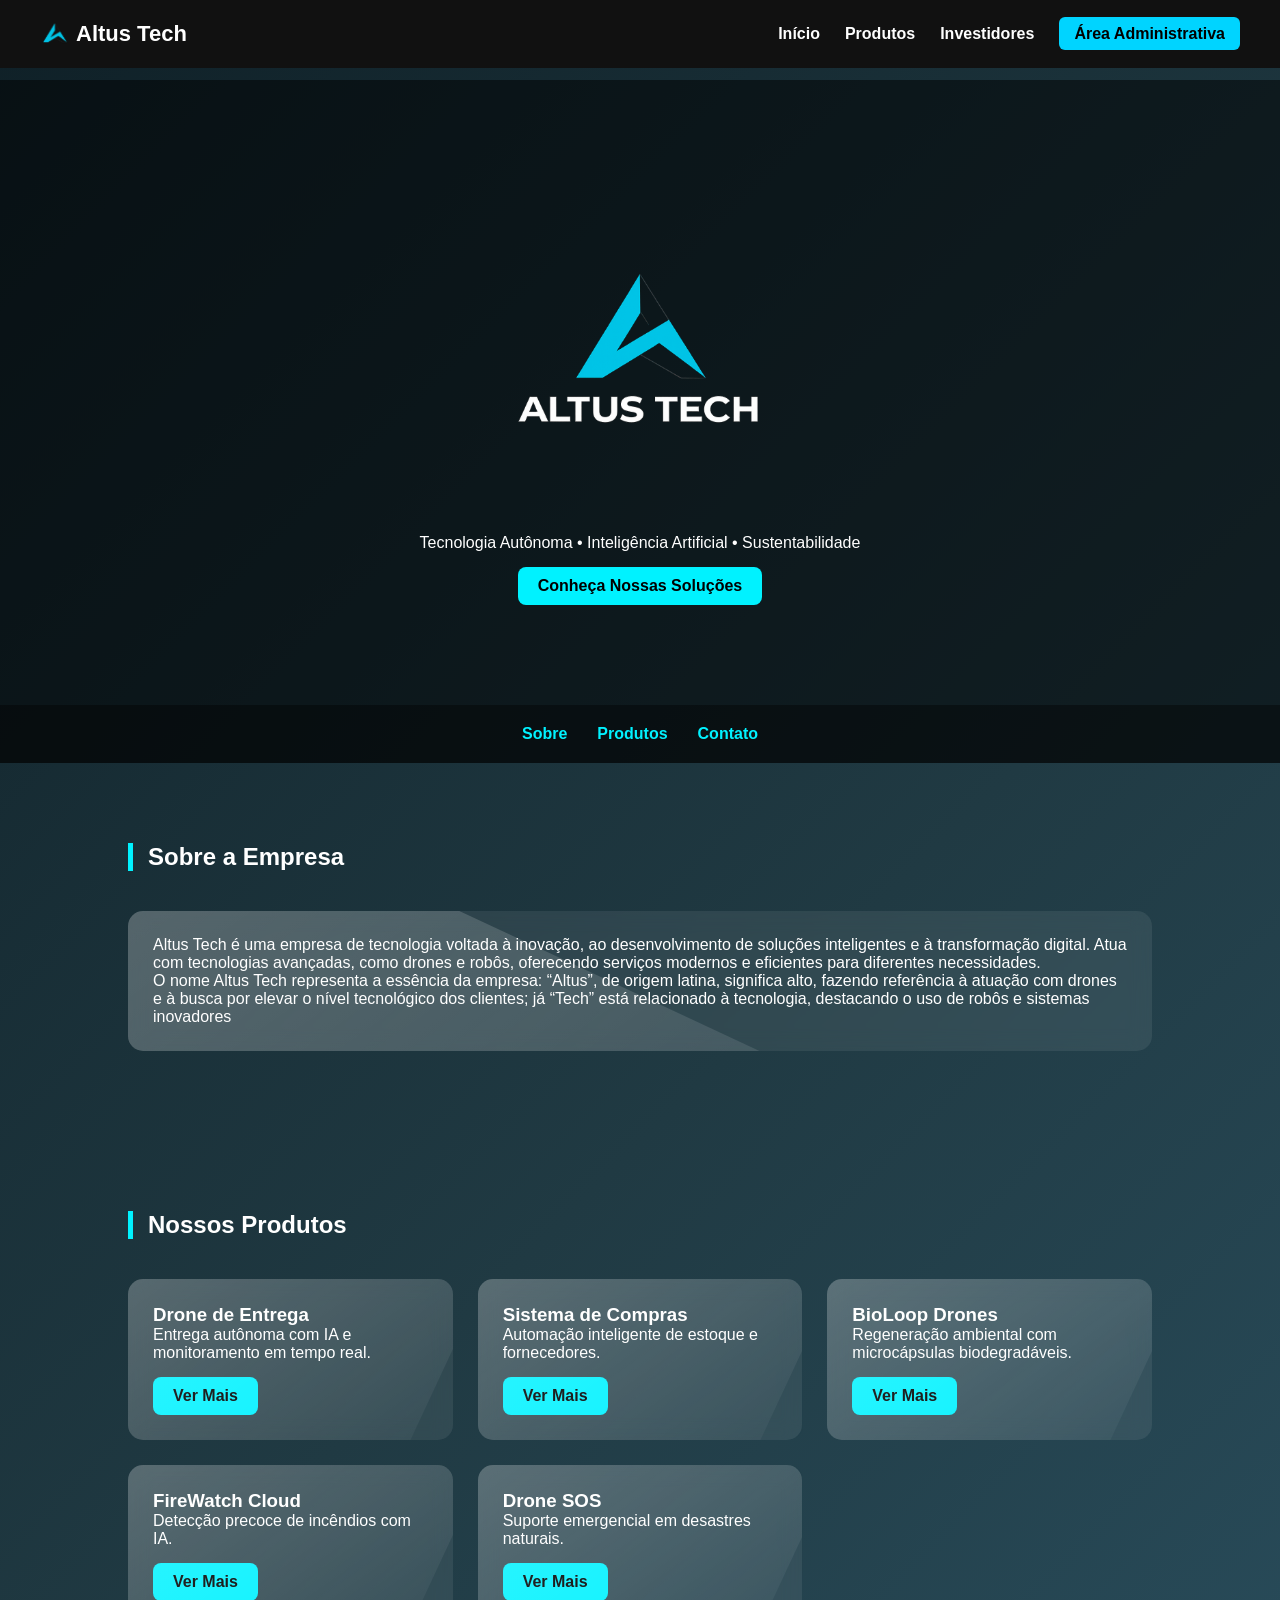
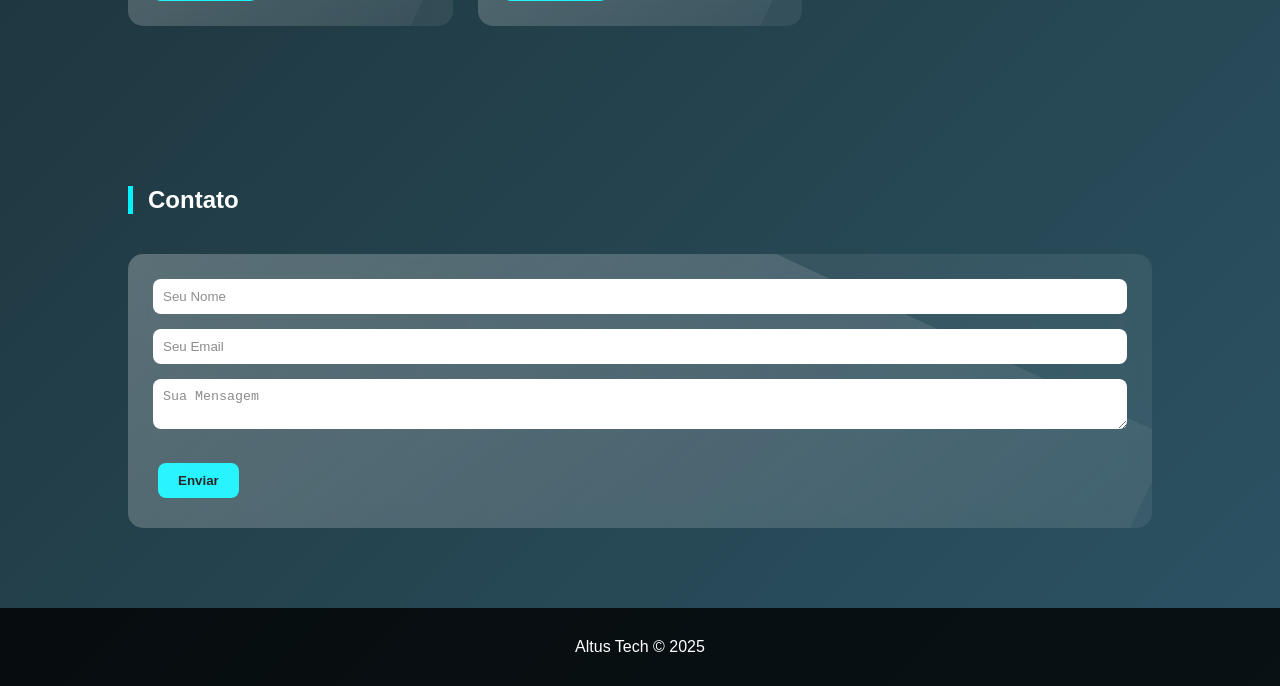
==== commit 5a1808b7: "link dos produtos, arrumei o css e os icons no index" ====
--- a/index.html
+++ b/index.html
@@ -1,101 +1,110 @@
 <!DOCTYPE html>
 <html lang="pt-br">
+
 <head>
-<meta charset="UTF-8">
-<meta name="viewport" content="width=device-width, initial-scale=1.0">
-<title>Altus Tech</title>
-<link rel="stylesheet" href="./css/style.css">
-<script defer src="./js/script.js"></script>
+    <meta charset="UTF-8">
+    <meta name="viewport" content="width=device-width, initial-scale=1.0">
+    <title>Altus Tech</title>
+    <link rel="shortcut icon" href="./img/logo.png" type="image/x-icon">
+    <link rel="stylesheet" href="./css/style.css">
+    <script defer src="./js/script.js"></script>
 </head>
 
 <body>
 
-<header class="hero">
-    <h1>ALTUS TECH</h1>
-    <p>Tecnologia Autônoma • Inteligência Artificial • Sustentabilidade</p>
-    <a href="#produtos" class="btn">Conheça Nossas Soluções</a>
-</header>
+    <header class="hero">
+        <img src="./img/logo com o nome.png" alt="">
+        <p>Tecnologia Autônoma • Inteligência Artificial • Sustentabilidade</p>
+        <a href="#produtos" class="btn">Conheça Nossas Soluções</a>
+    </header>
 
-<nav>
-    <a href="#sobre">Sobre</a>
-    <a href="#produtos">Produtos</a>
-    <a href="#contato">Contato</a>
-</nav>
+    <nav>
+        <a href="#sobre">Sobre</a>
+        <a href="#produtos">Produtos</a>
+        <a href="#contato">Contato</a>
+    </nav>
 
-<section id="sobre" class="fade">
-    <h2>Sobre a Empresa</h2>
-    <div class="card">
-        <p>
-          Altus Tech é uma empresa de tecnologia voltada à inovação, ao desenvolvimento de soluções inteligentes e à transformação digital. Atua com tecnologias avançadas, como drones e robôs, oferecendo serviços modernos e eficientes para diferentes necessidades. <br>
-           O nome Altus Tech representa a essência da empresa: “Altus”, de origem latina, significa alto, fazendo referência à atuação com drones e à busca por elevar o nível tecnológico dos clientes; já “Tech” está relacionado à tecnologia, destacando o uso de robôs e sistemas inovadores
-        
-        </p>
-    </div>
-</section>
+    <section id="sobre" class="fade">
+        <h2>Sobre a Empresa</h2>
+        <div class="card">
+            <p>
+                Altus Tech é uma empresa de tecnologia voltada à inovação, ao desenvolvimento de soluções inteligentes e
+                à transformação digital. Atua com tecnologias avançadas, como drones e robôs, oferecendo serviços
+                modernos e eficientes para diferentes necessidades. <br>
+                O nome Altus Tech representa a essência da empresa: “Altus”, de origem latina, significa alto, fazendo
+                referência à atuação com drones e à busca por elevar o nível tecnológico dos clientes; já “Tech” está
+                relacionado à tecnologia, destacando o uso de robôs e sistemas inovadores
 
-<section id="produtos">
-    <h2>Nossos Produtos</h2>
+            </p>
+        </div>
+    </section>
 
-    <div class="grid">
+    <section id="produtos">
+        <h2>Nossos Produtos</h2>
 
-        <div class="card fade">
-            <h3>Drone de Entrega</h3>
-            <p>Entrega autônoma com IA e monitoramento em tempo real.</p>
-            <a href="produtos/drone-entrega.html" class="btn-small">Ver Mais</a>
+        <div class="grid">
+
+            <div class="card fade">
+                <h3>Drone de Entrega</h3>
+                <p>Entrega autônoma com IA e monitoramento em tempo real.</p>
+                <a href="produtos/drone-entrega.html" class="btn-small">Ver Mais</a>
+            </div>
+
+            <div class="card fade">
+                <h3>Sistema de Compras</h3>
+                <p>Automação inteligente de estoque e fornecedores.</p>
+                <a href="produtos/compras.html" class="btn-small">Ver Mais</a>
+            </div>
+
+            <div class="card fade">
+                <h3>BioLoop Drones</h3>
+                <p>Regeneração ambiental com microcápsulas biodegradáveis.</p>
+                <a href="produtos/bioloop.html" class="btn-small">Ver Mais</a>
+            </div>
+
+            <div class="card fade">
+                <h3>FireWatch Cloud</h3>
+                <p>Detecção precoce de incêndios com IA.</p>
+                <a href="produtos/firewatch.html" class="btn-small">Ver Mais</a>
+            </div>
+
+            <div class="card fade">
+                <h3>Drone SOS</h3>
+                <p>Suporte emergencial em desastres naturais.</p>
+                <a href="produtos/dronesos.html" class="btn-small">Ver Mais</a>
+            </div>
+
+        </div>
+    </section>
+
+    <section id="contato">
+        <h2>Contato</h2>
+
+        <form id="formContato" class="card">
+            <input type="text" id="nome" placeholder="Seu Nome" required>
+            <input type="email" id="email" placeholder="Seu Email" required>
+            <textarea id="mensagem" placeholder="Sua Mensagem" required></textarea>
+            <button type="submit" class="btn">Enviar</button>
+            <p id="msgStatus"></p>
+        </form>
+    </section>
+
+    <footer>
+        <p>Altus Tech © 2025</p>
+    </footer>
+
+    <div class="navbar">
+        <div class="logo-container">
+            <img src="./img/logo.png" alt="Logo">
+            <h1>Altus Tech</h1>
         </div>
 
-        <div class="card fade">
-            <h3>Sistema de Compras</h3>
-            <p>Automação inteligente de estoque e fornecedores.</p>
-            <a href="produtos/compras.html" class="btn-small">Ver Mais</a>
-        </div>
-
-        <div class="card fade">
-            <h3>BioLoop Drones</h3>
-            <p>Regeneração ambiental com microcápsulas biodegradáveis.</p>
-            <a href="produtos/bioloop.html" class="btn-small">Ver Mais</a>
-        </div>
-
-        <div class="card fade">
-            <h3>FireWatch Cloud</h3>
-            <p>Detecção precoce de incêndios com IA.</p>
-            <a href="produtos/firewatch.html" class="btn-small">Ver Mais</a>
-        </div>
-
-        <div class="card fade">
-            <h3>Drone SOS</h3>
-            <p>Suporte emergencial em desastres naturais.</p>
-            <a href="produtos/dronesos.html" class="btn-small">Ver Mais</a>
-        </div>
-
+        <ul class="nav-links">
+            <li><a href="../index.html">Início</a></li>
+            <li><a href="../index.html#produtos">Produtos</a></li>
+            <li><a href="../investidores.html">Investidores</a></li>
+            <li><a href="../admin/login.html" class="admin-btn">Área Administrativa</a></li>
+        </ul>
     </div>
-</section>
-
-<section id="contato">
-    <h2>Contato</h2>
-
-    <form id="formContato" class="card">
-        <input type="text" id="nome" placeholder="Seu Nome" required>
-        <input type="email" id="email" placeholder="Seu Email" required>
-        <textarea id="mensagem" placeholder="Sua Mensagem" required></textarea>
-        <button type="submit" class="btn">Enviar</button>
-        <p id="msgStatus"></p>
-    </form>
-</section>
-
-<footer>
-    <p>Altus Tech © 2025</p>
-</footer>
-
-<div class="navbar">
-    <h1>Altus Tech</h1>
-
-    <ul>
-        <li><a href="../index.html">Início</a></li>
-        <li><a href="../index.html#produtos">Produtos</a></li>
-        <li><a href="../investidores.html">Investidores</a></li>
-        <li><a href="../admin/login.html" class="admin-btn">Área Administrativa</a></li>
-    </ul>
-</div>
 
 </body>
--- a/css/style.css
+++ b/css/style.css
@@ -252,6 +252,63 @@
     top: 0;
     left: 0;
     z-index: 1000;
+}
+
+.logo-container {
+    display: flex;
+    align-items: center; /* centraliza verticalmente */
+    gap: 6px; /* distância exata entre logo e texto */
+}
+
+.logo-container img {
+    width: 30px; /* tamanho do logo */
+    height: auto;
+    padding: 0 0 8px;
+}
+
+.logo-container h1 {
+    color: white;
+    font-size: 22px;
+    margin: 0; /* remove margem padrão */
+}
+
+.nav-links {
+    list-style: none;
+    display: flex;
+    gap: 25px; /* espaçamento entre os links */
+    margin: 0;
+    padding: 0;
+}
+
+.nav-links li {
+    display: inline;
+}
+
+.nav-links a {
+    text-decoration: none;
+    color: white;
+    font-weight: bold;
+    transition: 0.3s;
+}
+
+.nav-links a:hover {
+    color: #00f2ff;
+}
+
+.admin-btn {
+    background: #00d4ff;
+    padding: 8px 15px;
+    border-radius: 6px;
+    color: black !important;
+}
+
+.admin-btn:hover {
+    background: white;
+}
+
+/* Ajuste para compensar navbar fixa */
+body {
+    padding-top: 80px;
 }
 
 .navbar h1 {
@@ -405,4 +462,9 @@
 
 button:hover {
     background: white;
-}+}
+
+/* imagens */
+header img{
+    width: 350px ;
+}
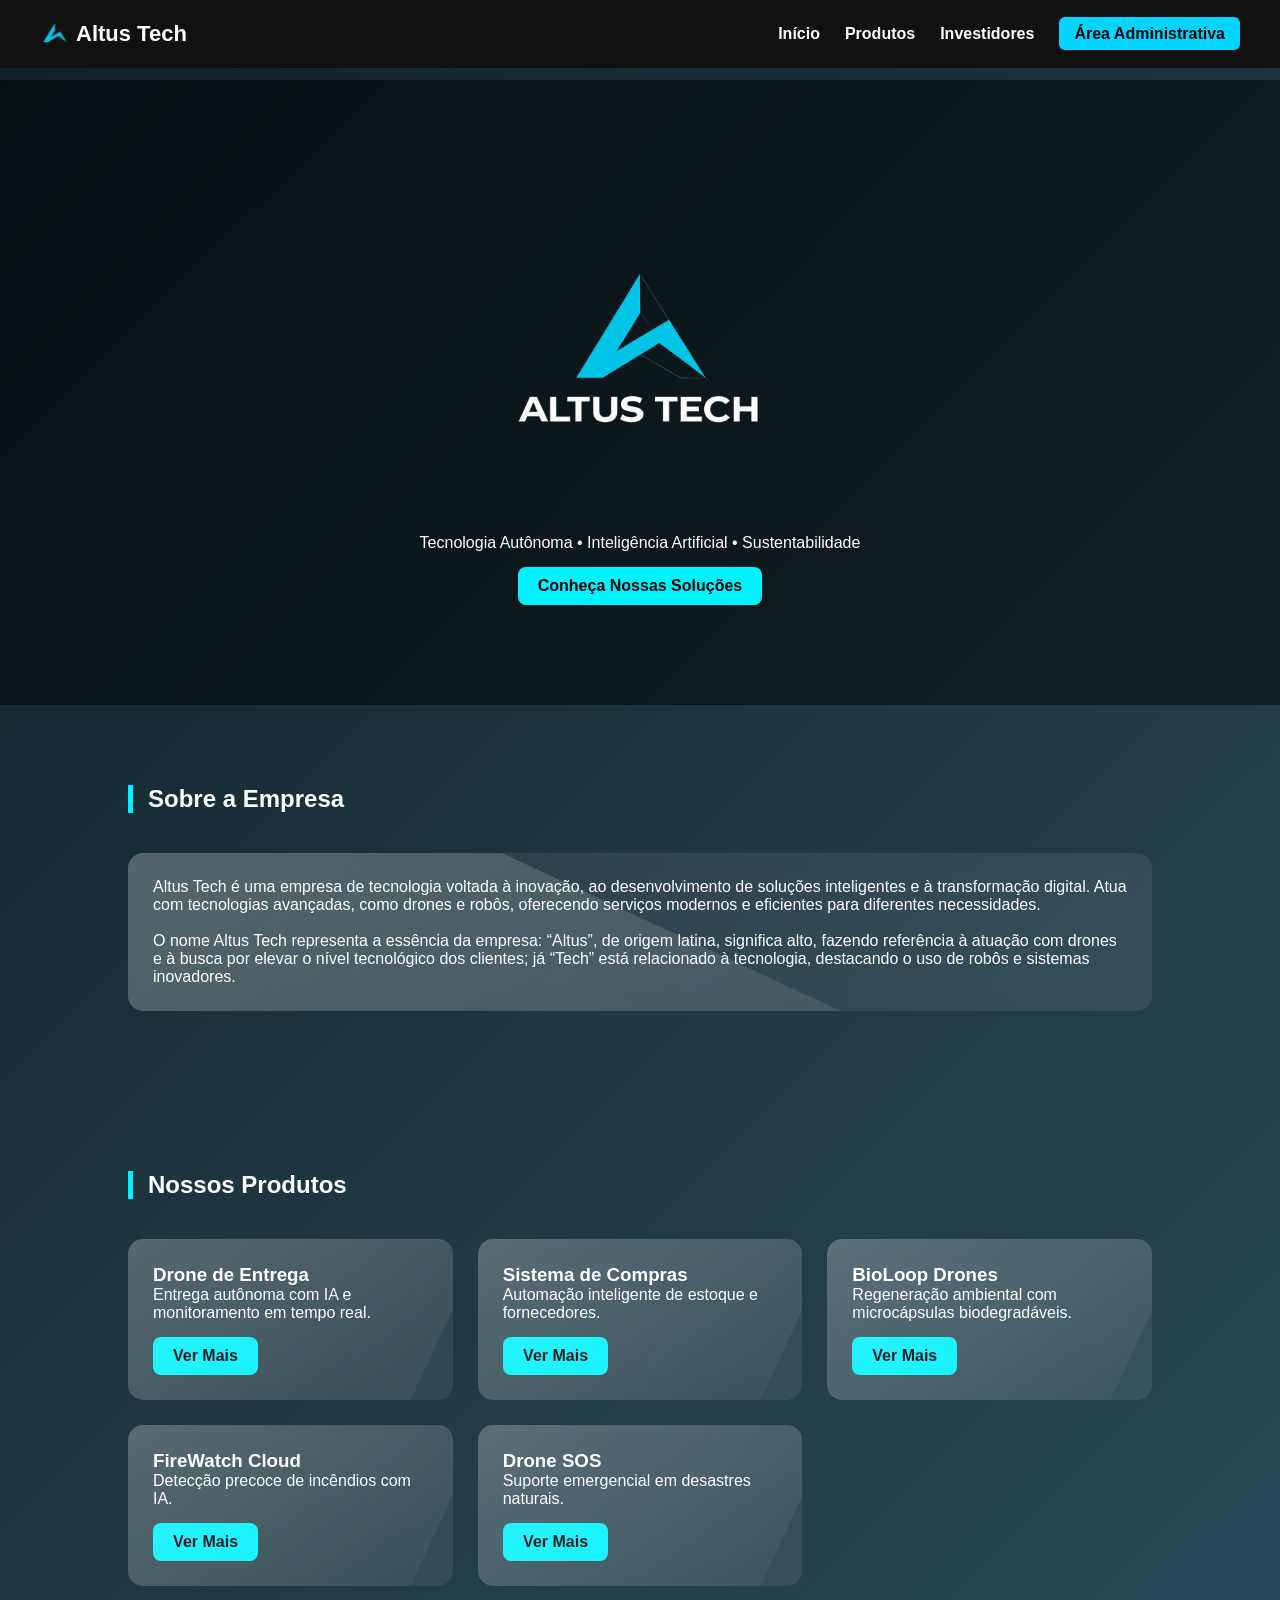
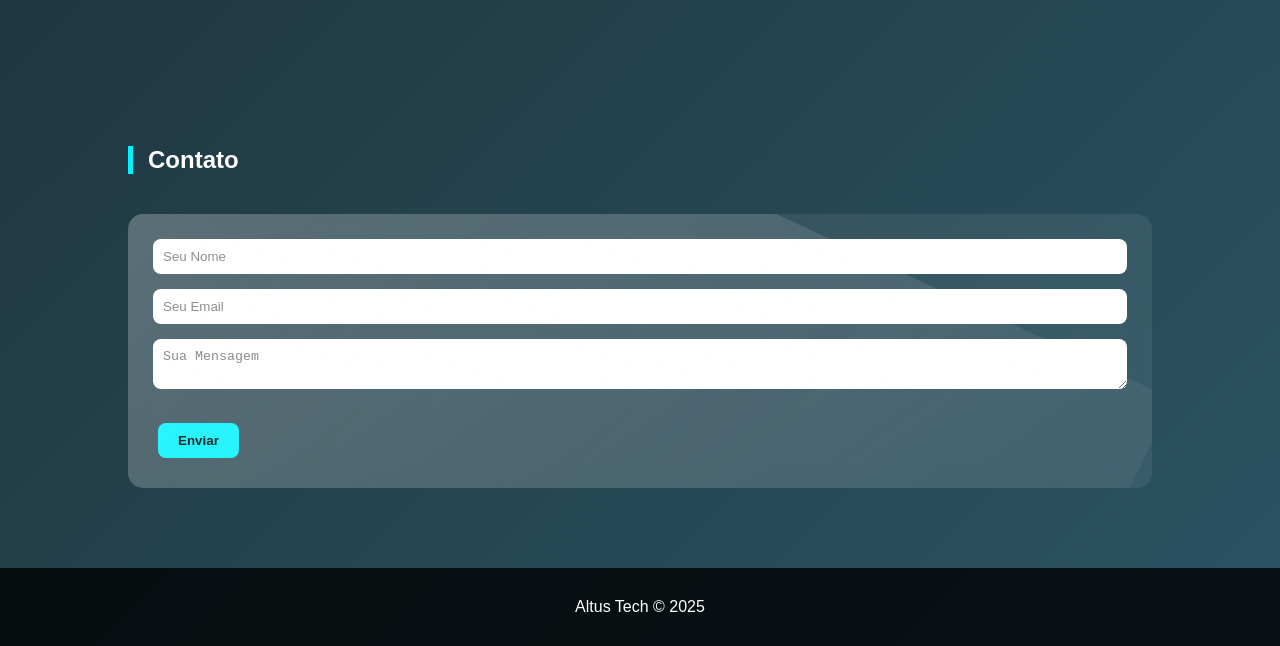
==== commit 38c2f638: "organizaçao do html" ====
--- a/index.html
+++ b/index.html
@@ -5,6 +5,7 @@
     <meta charset="UTF-8">
     <meta name="viewport" content="width=device-width, initial-scale=1.0">
     <title>Altus Tech</title>
+
     <link rel="shortcut icon" href="./img/logo.png" type="image/x-icon">
     <link rel="stylesheet" href="./css/style.css">
     <script defer src="./js/script.js"></script>
@@ -12,33 +13,52 @@
 
 <body>
 
+    <!-- NAVBAR -->
+    <div class="navbar">
+        <div class="logo-container">
+            <img src="./img/logo.png" alt="Logo">
+            <h1>Altus Tech</h1>
+        </div>
+
+        <ul class="nav-links">
+            <li><a href="index.html">Início</a></li>
+            <li><a href="#produtos">Produtos</a></li>
+            <li><a href="investidores.html">Investidores</a></li>
+            <li><a href="admin/login.html" class="admin-btn">Área Administrativa</a></li>
+        </ul>
+    </div>
+
+    <!-- HERO -->
     <header class="hero">
-        <img src="./img/logo com o nome.png" alt="">
-        <p>Tecnologia Autônoma • Inteligência Artificial • Sustentabilidade</p>
-        <a href="#produtos" class="btn">Conheça Nossas Soluções</a>
+        <img src="./img/logo com o nome.png" alt="Logo Altus Tech">
+
+        <p>
+            Tecnologia Autônoma • Inteligência Artificial • Sustentabilidade
+        </p>
+
+        <a href="#produtos" class="btn">
+            Conheça Nossas Soluções
+        </a>
     </header>
 
-    <nav>
-        <a href="#sobre">Sobre</a>
-        <a href="#produtos">Produtos</a>
-        <a href="#contato">Contato</a>
-    </nav>
-
+    <!-- SOBRE -->
     <section id="sobre" class="fade">
         <h2>Sobre a Empresa</h2>
+
         <div class="card">
             <p>
                 Altus Tech é uma empresa de tecnologia voltada à inovação, ao desenvolvimento de soluções inteligentes e
                 à transformação digital. Atua com tecnologias avançadas, como drones e robôs, oferecendo serviços
-                modernos e eficientes para diferentes necessidades. <br>
-                O nome Altus Tech representa a essência da empresa: “Altus”, de origem latina, significa alto, fazendo
-                referência à atuação com drones e à busca por elevar o nível tecnológico dos clientes; já “Tech” está
-                relacionado à tecnologia, destacando o uso de robôs e sistemas inovadores
-
+                modernos e eficientes para diferentes necessidades.
+                <br><br>
+                O nome Altus Tech representa a essência da empresa: “Altus”, de origem latina, significa alto,
+                fazendo referência à atuação com drones e à busca por elevar o nível tecnológico dos clientes;
+                já “Tech” está relacionado à tecnologia, destacando o uso de robôs e sistemas inovadores.
             </p>
         </div>
     </section>
 
+    <!-- PRODUTOS -->
     <section id="produtos">
         <h2>Nossos Produtos</h2>
 
@@ -77,6 +97,7 @@
         </div>
     </section>
 
+    <!-- CONTATO -->
     <section id="contato">
         <h2>Contato</h2>
 
@@ -84,27 +105,17 @@
             <input type="text" id="nome" placeholder="Seu Nome" required>
             <input type="email" id="email" placeholder="Seu Email" required>
             <textarea id="mensagem" placeholder="Sua Mensagem" required></textarea>
+
             <button type="submit" class="btn">Enviar</button>
             <p id="msgStatus"></p>
         </form>
     </section>
 
+    <!-- FOOTER -->
     <footer>
         <p>Altus Tech © 2025</p>
     </footer>
 
-    <div class="navbar">
-        <div class="logo-container">
-            <img src="./img/logo.png" alt="Logo">
-            <h1>Altus Tech</h1>
-        </div>
+</body>
 
-        <ul class="nav-links">
-            <li><a href="../index.html">Início</a></li>
-            <li><a href="../index.html#produtos">Produtos</a></li>
-            <li><a href="../investidores.html">Investidores</a></li>
-            <li><a href="../admin/login.html" class="admin-btn">Área Administrativa</a></li>
-        </ul>
-    </div>
-
-</body>+</html>
